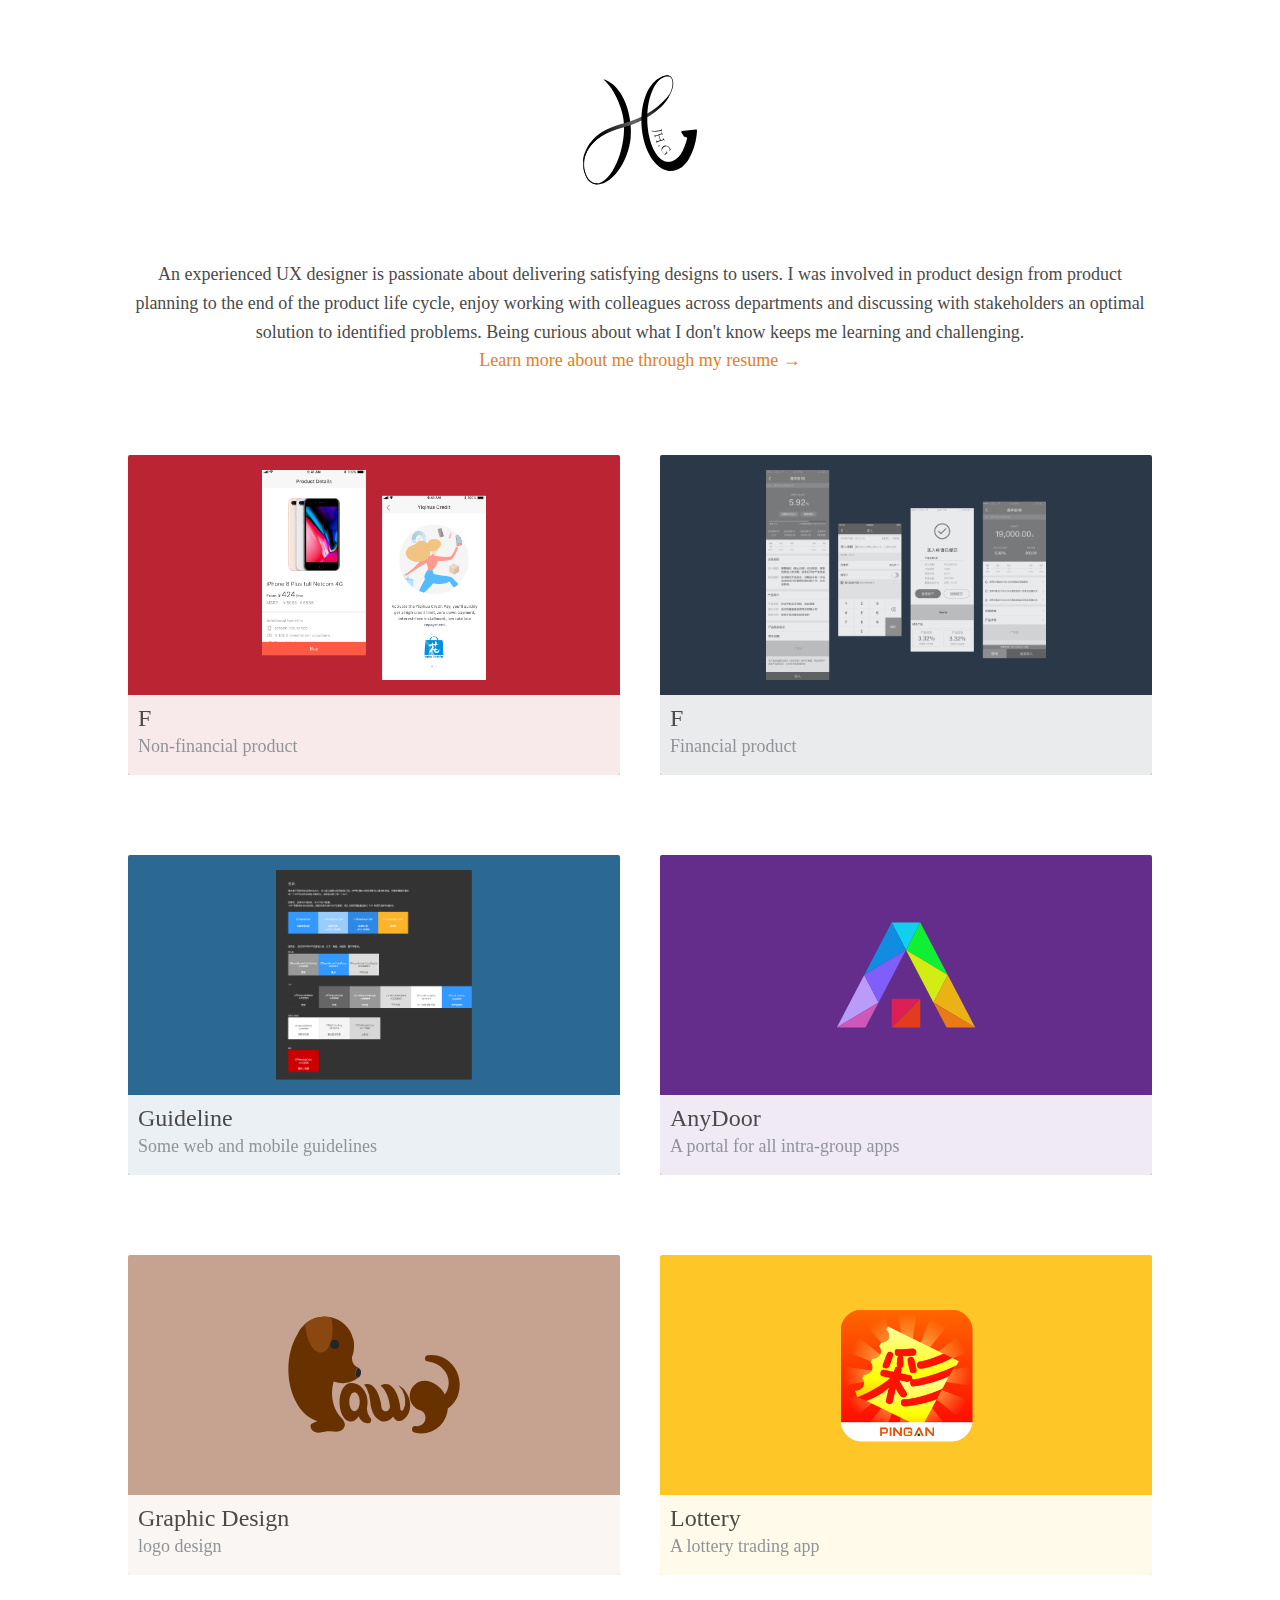
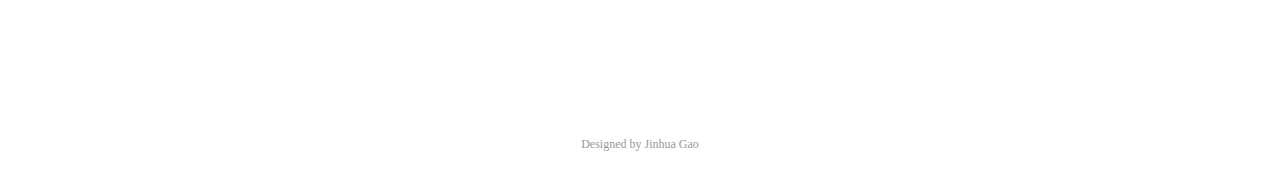
==== index.html @ a29da4d0 "Add files via upload" ====
<!DOCTYPE html>
<html>
<head>
	<title>Jinhua</title>
	<link rel="stylesheet" href="./css/base.css" type="text/css">
	<link rel="stylesheet" href="./css/index.css" type="text/css">
	<meta name="viewport" content="width=device-width, initial-scale=1.0">
</head>
<body>
	<div id="container">
		<!--<div id="header">
			<div id="logo"></div>
			<div id="navigation">
				<ul>
					<li><h1>Project</h1></li>
					<li><h1>Resume</h1></li>
					<li><h1>About</h1></li>
				</ul>
			</div>
		</div>-->
		<div id="header" class="clearfix">
			<div class="logo" id="logo"><img src="./img/logo_jg.svg" alt="logo"></div>
		</div>
		<div id="intro"><p>An experienced UX designer is passionate about delivering satisfying designs to users. I was involved in product design from product planning to the end of the product life cycle, enjoy working with colleagues across departments and discussing with stakeholders an optimal solution to identified problems. Being curious about what I don't know keeps me learning and challenging. <br>
			<a id="resume" href="./pdf/resume.pdf" target="_blank" class="textLink">Learn more about me through my resume &#8594</a></p></div>
		<div id="main-area">
			<div id="project" class="clearfix">
				<div id="yiqihua" class="item itemL mobile-collapse">
					<div class="yi box hvr-grow-shadow">
						<div class="image"><img src="./img/home_yiqihua.png" alt="project a"></div>
					<div class="text">
						<h3>F</h3>
						<p>Non-financial product</p>
					</div>
					</div>
				</div>
				<div id="xinxiangying" class="item itemR mobile-collapse">
					<div class="xin box hvr-grow-shadow">
						<div class="image"><img src="./img/home_xinxiangying.png" alt="project a"></div>
					<div class="text">
						<h3>F</h3>
						<p>Financial product</p>
					</div>
					</div>
				</div>
				<div id="guideline" class="item itemL mobile-collapse">
					<div class="guide box hvr-grow-shadow">
						<div class="image"><img src="./img/home_guideline.png" alt="project a"></div>
					<div class="text">
						<h3>Guideline</h3>
						<p>Some web and mobile guidelines</p>
					</div>
					</div>
				</div>
				<div id="anywhereDoor" class="item itemR mobile-collapse">
					<div class="door box hvr-grow-shadow">
						<div class="image"><img src="./img/logo_anywhere.svg" alt="project a"></div>
					<div class="text">
						<h3>AnyDoor</h3>
						<p>A portal for all intra-group apps</p>
					</div>
					</div>                    
				</div>
				<div id="graphicDesign" class="item itemL mobile-collapse">
					<div class="graphic box hvr-grow-shadow">
						<div class="image"><img src="./img/logo_paws2.svg" alt="project a"></div>
					<div class="text">
						<h3>Graphic Design</h3>
						<p>logo design</p>
					</div>
					</div>                  
				</div>
				<div id="lottery" class="item itemR mobile-collapse">
					<div class="lot box hvr-grow-shadow">
						<div class="image"><img src="./img/logo_lottery.svg" alt="project a"></div>
					<div class="text">
						<h3>Lottery</h3>
						<p>A lottery trading app</p>
					</div>
				</div>
					</div>
			</div>
		</div>
		<div id="footer">
			<p> Designed by Jinhua Gao </p>
		</div>
	</div>

</body>

<script type="text/javascript">
	window.onload = function() {
		var logo = document.getElementById("logo");
		logo.style.opacity = 1;
	}
	var yiqihua = document.getElementById("yiqihua");
	var xinxiangying = document.getElementById("xinxiangying");
	var guideline = document.getElementById("guideline");
	var graphicDesign = document.getElementById("graphicDesign");
	var anywhereDoor = document.getElementById("anywhereDoor");
	var lottery = document.getElementById("lottery");

	yiqihua.onclick = function() {
		window.open("yiqihua.html", "_self");
	}
	xinxiangying.onclick = function() {
		window.open("xinxiangying.html", "_self");
	}
	guideline.onclick = function() {
		window.open("guideline.html", "_self");
	}
	graphicDesign.onclick = function() {
		window.open("graphic design.html", "_self");
	}
	anywhereDoor.onclick = function() {
		window.open("anywhere door.html", "_self");
	}
	lottery.onclick = function() {
		window.open("lottery.html", "_self");
	}
</script>

</html>
---- css/base.css ----
@charset "utf-8";
*{
	margin: 0;
	padding: 0;
	box-sizing: border-box；
}
body {
	font-family: medium-content-serif-font, Georgia, Cambria, "Times New Roman", Times, serif;
	/*font-family: Circular Std, -apple-system, BlinkMacSystemFont, Helvetica, Arial, sans-serif;*/
	font-size: 18px;
    font-feature-settings: "liga","kern";
    text-rendering: optimizeLegibility;
    -webkit-font-smoothing: antialiased;
	color: #4A4A4A;
	background-color: #FFFFFF;
}
a {
	text-decoration: none;
}
li{
	list-style-type: none;
}
h1, h2, h3, h4 {
	font-weight: normal;
}
h1{
	font-size: 100px;
}
h2{
	font-size: 40px;
}
h3{
	font-size: 24px;
}
h4{
	font-size: 20px;
}
p {
	line-height: 160%;
}
a {
	text-decoration:none;
	color: inherit;
}
.textLink {
	color: #E67E22;
	transition: 0.5s;
}
.textLink:hover {
	color: #F05A28;
	cursor: pointer;
}
#main {
	text-align: left;
	padding-bottom: 200px;
	padding-left: 10%;
	padding-right: 10%;
	overflow: hidden;
}
#main .header {
	position: relative;
	width: 100%;
}
#main #home, #main #nextPro {
	width: 44px;
	height: 44px;
	margin-top: 20px;
}
#main #home {
	float: left;
	background: url(../img/icon_home.svg) no-repeat;
}
#main #nextPro {
	float: right;
	background: url(../img/icon_arrowRight.svg) no-repeat;
}
#main #home, #main #nextPro {
    opacity: 0.5;
	transition: 0.3s;
}
#main #home:hover, #main #nextPro:hover {
	opacity: 1;
	cursor: pointer;
}
#main h1 {
	padding-top: 120px;
}
#main h4 {
	padding-bottom: 50px;
}
#main p {
	padding-top: 50px;
}
.clearfix:before, .clearfix:after {
	content: " ";
	display: block;
}
.clearfix:after {
	clear: both;
	height: 0;
	line-height: 0;
	visibility: hidden;
}
---- css/index.css ----
@charset "utf-8";
ul {
	/*float: right;*/
}
li {
	padding-left: 50px;
	float: left;
}
#header{
	width: 100%;
	height: 200px;
}
#header .logo {
	width: 200px;
	height: 200px;
	text-align: center;
	position: absolute;
    left: 50%;
    transform: translate(-50%);
    opacity: 0.3;
    transition: opacity 3s;
    padding-top: 30px;
}

#intro {
	width: 100%;
	height: auto;
}
#intro p{
	text-align: center;
	padding-top: 60px;
	padding-left: 10%;
	padding-right: 10%;
}
#main-area {
	width: 100%;
	height: auto;
	padding-left:10%;
	padding-right: 10%;
	padding-top: 80px;
	box-sizing: border-box;
	text-align: center;
}
#project {
    width: 100%；
}
#project .item {
	width: 50%;
	box-sizing: border-box;
	float: left;
	margin-bottom: 80px;
}
#project .itemL {
	padding-right: 20px;
}
#project .itemR {
	padding-left: 20px;
}
#project .item p {
	color: #909497;
}
#project .item .image {
	width: 100%;
	height: 240px;
}
#project .item .image img {
	padding-top: 15px; 
	height: 210px;
	width: auto;
}
#project .item .box {
	border-radius: 2px;
	width: 100%;
	overflow: hidden;
}
#project .item .yi {
	background-color: #BB2433;   
}
#project .item .xin {
	background-color: #2B3848;
}
#project .guide {
	background-color: #2B6993;
}
#project .item .door {
	background-color: #642D8B;
}
#project .item .graphic {
	background-color: #C6A291;
}
#project .item .lot {
	background-color: #FFC627;
}
#project .item .text {
	padding: 10px;
	background-color: rgba(255,255,255,0.9);
	text-align: left;
	line-height: 150%;
	height: 60px;
}
#project .item .text p {
	display: block;
}
#project img {
	margin: auto 0;
}

/* Grow Shadow */
.hvr-grow-shadow {
  display: inline-block;
  vertical-align: middle;
  -webkit-transform: perspective(1px) translateZ(0);
  transform: perspective(1px) translateZ(0);
  box-shadow: 0 0 1px rgba(0, 0, 0, 0);
  -webkit-transition-duration: 0.3s;
  transition-duration: 0.3s;
  -webkit-transition-property: box-shadow, transform;
  transition-property: box-shadow, transform;
}
.hvr-grow-shadow:hover, .hvr-grow-shadow:focus, .hvr-grow-shadow:active {
  box-shadow: 0 10px 10px -10px rgba(0, 0, 0, 0.5);
  -webkit-transform: scale(1.05);
  transform: scale(1.05);
}


@media screen and (max-width: 750px) {
	#project .mobile-collapse {
			width:auto;
			float:none;
			padding-right: 0;
			padding-left: 0;
	}
	.hide-mobile {
		display: none;
	}
}


#footer p{
	text-align: center;
	padding-top:80px;
	padding-bottom: 40px;
	font-size: 12px;
	color: #979A9A;
}
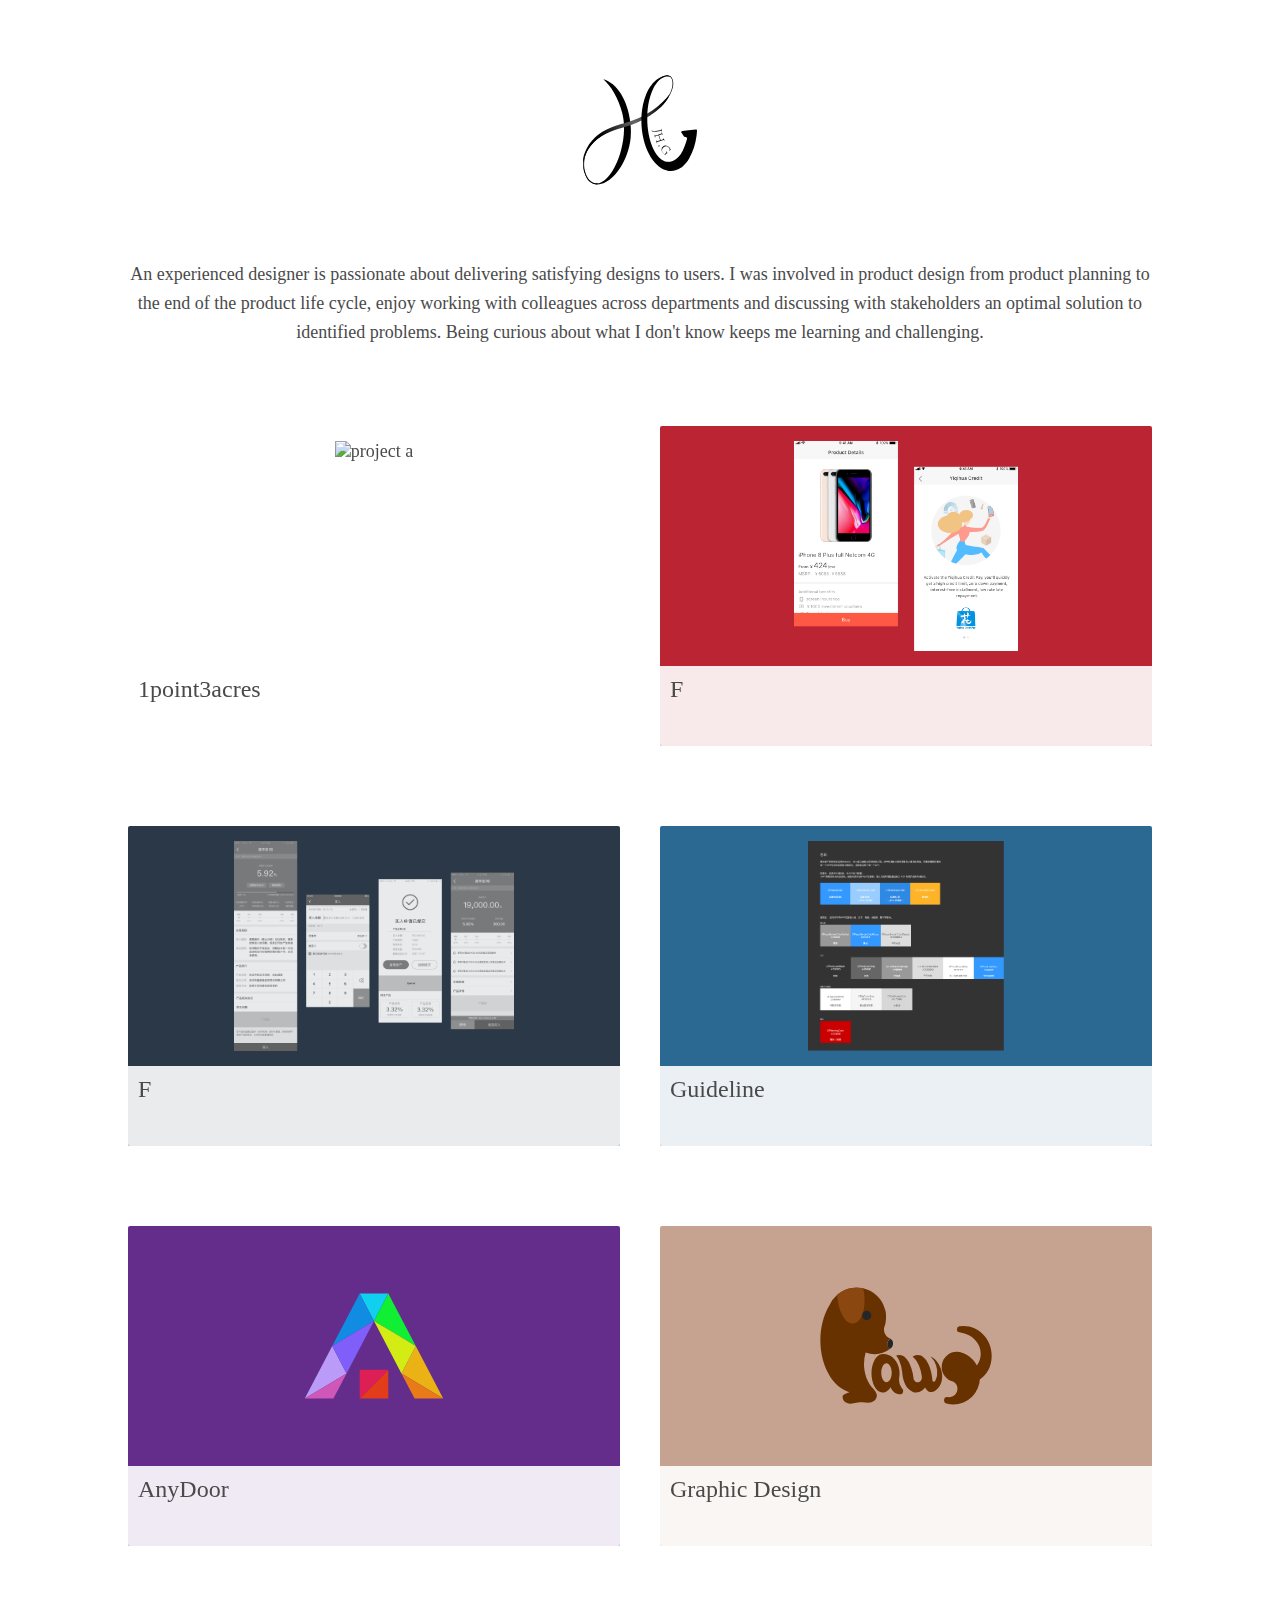
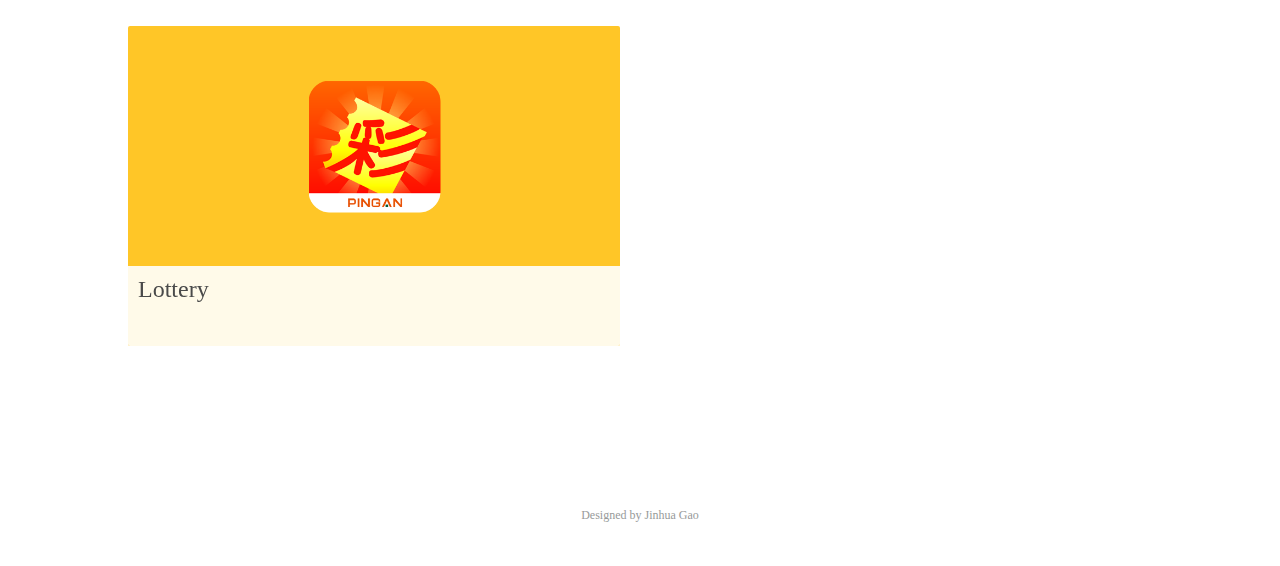
==== commit 928fc9c5: "Update index.html" ====
--- a/index.html
+++ b/index.html
@@ -21,106 +21,119 @@
 		<div id="header" class="clearfix">
 			<div class="logo" id="logo"><img src="./img/logo_jg.svg" alt="logo"></div>
 		</div>
-		<div id="intro"><p>An experienced UX designer is passionate about delivering satisfying designs to users. I was involved in product design from product planning to the end of the product life cycle, enjoy working with colleagues across departments and discussing with stakeholders an optimal solution to identified problems. Being curious about what I don't know keeps me learning and challenging. <br>
-			<a id="resume" href="./pdf/resume.pdf" target="_blank" class="textLink">Learn more about me through my resume &#8594</a></p></div>
-		<div id="main-area">
-			<div id="project" class="clearfix">
-				<div id="yiqihua" class="item itemL mobile-collapse">
-					<div class="yi box hvr-grow-shadow">
-						<div class="image"><img src="./img/home_yiqihua.png" alt="project a"></div>
-					<div class="text">
-						<h3>F</h3>
-						<p>Non-financial product</p>
+		<div id="intro"><p>An experienced designer is passionate about delivering satisfying designs to users. I was involved in product design from product planning to the end of the product life cycle, enjoy working with colleagues across departments and discussing with stakeholders an optimal solution to identified problems. Being curious about what I don't know keeps me learning and challenging. <br>
+			<div id="main-area">
+				<div id="project" class="clearfix">
+					<div id="1point3acres" class="item itemL mobile-collapse">
+						<div class="point box hvr-grow-shadow">
+							<div class="image"><img src="./img/home_1point.png" alt="project a"></div>
+							<div class="text">
+								<h3>1point3acres</h3>
+								<p>Redesign project</p>
+							</div>
+						</div>
 					</div>
+					<div id="yiqihua" class="item itemR mobile-collapse">
+						<div class="yi box hvr-grow-shadow">
+							<div class="image"><img src="./img/home_yiqihua.png" alt="project a"></div>
+							<div class="text">
+								<h3>F</h3>
+								<p>Non-financial product</p>
+							</div>
+						</div>
+					</div>
+					<div id="xinxiangying" class="item itemL mobile-collapse">
+						<div class="xin box hvr-grow-shadow">
+							<div class="image"><img src="./img/home_xinxiangying.png" alt="project a"></div>
+							<div class="text">
+								<h3>F</h3>
+								<p>Financial product</p>
+							</div>
+						</div>
+					</div>
+					<div id="guideline" class="item itemR mobile-collapse">
+						<div class="guide box hvr-grow-shadow">
+							<div class="image"><img src="./img/home_guideline.png" alt="project a"></div>
+							<div class="text">
+								<h3>Guideline</h3>
+								<p>Some web and mobile guidelines</p>
+							</div>
+						</div>
+					</div>
+					<div id="anywhereDoor" class="item itemL mobile-collapse">
+						<div class="door box hvr-grow-shadow">
+							<div class="image"><img src="./img/logo_anywhere.svg" alt="project a"></div>
+							<div class="text">
+								<h3>AnyDoor</h3>
+								<p>A portal for all intra-group apps</p>
+							</div>
+						</div>                    
+					</div>
+					<div id="graphicDesign" class="item itemR mobile-collapse">
+						<div class="graphic box hvr-grow-shadow">
+							<div class="image"><img src="./img/logo_paws2.svg" alt="project a"></div>
+							<div class="text">
+								<h3>Graphic Design</h3>
+								<p>logo design</p>
+							</div>
+						</div>                  
+					</div>
+					<div id="lottery" class="item itemL mobile-collapse">
+						<div class="lot box hvr-grow-shadow">
+							<div class="image"><img src="./img/logo_lottery.svg" alt="project a"></div>
+							<div class="text">
+								<h3>Lottery</h3>
+								<p>A lottery trading app</p>
+							</div>
+						</div>
 					</div>
 				</div>
-				<div id="xinxiangying" class="item itemR mobile-collapse">
-					<div class="xin box hvr-grow-shadow">
-						<div class="image"><img src="./img/home_xinxiangying.png" alt="project a"></div>
-					<div class="text">
-						<h3>F</h3>
-						<p>Financial product</p>
-					</div>
-					</div>
-				</div>
-				<div id="guideline" class="item itemL mobile-collapse">
-					<div class="guide box hvr-grow-shadow">
-						<div class="image"><img src="./img/home_guideline.png" alt="project a"></div>
-					<div class="text">
-						<h3>Guideline</h3>
-						<p>Some web and mobile guidelines</p>
-					</div>
-					</div>
-				</div>
-				<div id="anywhereDoor" class="item itemR mobile-collapse">
-					<div class="door box hvr-grow-shadow">
-						<div class="image"><img src="./img/logo_anywhere.svg" alt="project a"></div>
-					<div class="text">
-						<h3>AnyDoor</h3>
-						<p>A portal for all intra-group apps</p>
-					</div>
-					</div>                    
-				</div>
-				<div id="graphicDesign" class="item itemL mobile-collapse">
-					<div class="graphic box hvr-grow-shadow">
-						<div class="image"><img src="./img/logo_paws2.svg" alt="project a"></div>
-					<div class="text">
-						<h3>Graphic Design</h3>
-						<p>logo design</p>
-					</div>
-					</div>                  
-				</div>
-				<div id="lottery" class="item itemR mobile-collapse">
-					<div class="lot box hvr-grow-shadow">
-						<div class="image"><img src="./img/logo_lottery.svg" alt="project a"></div>
-					<div class="text">
-						<h3>Lottery</h3>
-						<p>A lottery trading app</p>
-					</div>
-				</div>
-					</div>
+			</div>
+			<div id="footer">
+				<p> Designed by Jinhua Gao </p>
 			</div>
 		</div>
-		<div id="footer">
-			<p> Designed by Jinhua Gao </p>
-		</div>
-	</div>
 
-</body>
+	</body>
 
-<script type="text/javascript">
-	window.onload = function() {
-		var logo = document.getElementById("logo");
-		logo.style.opacity = 1;
-	}
-	var yiqihua = document.getElementById("yiqihua");
-	var xinxiangying = document.getElementById("xinxiangying");
-	var guideline = document.getElementById("guideline");
-	var graphicDesign = document.getElementById("graphicDesign");
-	var anywhereDoor = document.getElementById("anywhereDoor");
-	var lottery = document.getElementById("lottery");
+	<script type="text/javascript">
+		window.onload = function() {
+			var logo = document.getElementById("logo");
+			logo.style.opacity = 1;
+		}
+		var point = document.getElementById("1point3acres");
+		var yiqihua = document.getElementById("yiqihua");
+		var xinxiangying = document.getElementById("xinxiangying");
+		var guideline = document.getElementById("guideline");
+		var graphicDesign = document.getElementById("graphicDesign");
+		var anywhereDoor = document.getElementById("anywhereDoor");
+		var lottery = document.getElementById("lottery");
 
-	yiqihua.onclick = function() {
-		window.open("yiqihua.html", "_self");
-	}
-	xinxiangying.onclick = function() {
-		window.open("xinxiangying.html", "_self");
-	}
-	guideline.onclick = function() {
-		window.open("guideline.html", "_self");
-	}
-	graphicDesign.onclick = function() {
-		window.open("graphic design.html", "_self");
-	}
-	anywhereDoor.onclick = function() {
-		window.open("anywhere door.html", "_self");
-	}
-	lottery.onclick = function() {
-		window.open("lottery.html", "_self");
-	}
-</script>
+		yiqihua.onclick = function() {
+			window.open("yiqihua.html", "_self");
+		}
+		xinxiangying.onclick = function() {
+			window.open("xinxiangying.html", "_self");
+		}
+		guideline.onclick = function() {
+			window.open("guideline.html", "_self");
+		}
+		graphicDesign.onclick = function() {
+			window.open("graphic design.html", "_self");
+		}
+		anywhereDoor.onclick = function() {
+			window.open("anywhere door.html", "_self");
+		}
+		lottery.onclick = function() {
+			window.open("lottery.html", "_self");
+		}
+		point.onclick = function() {
+			window.open("1point3acres.html", "_self");
+		}
 
-</html>
+	</script>
+
+	</html>
 
 
 
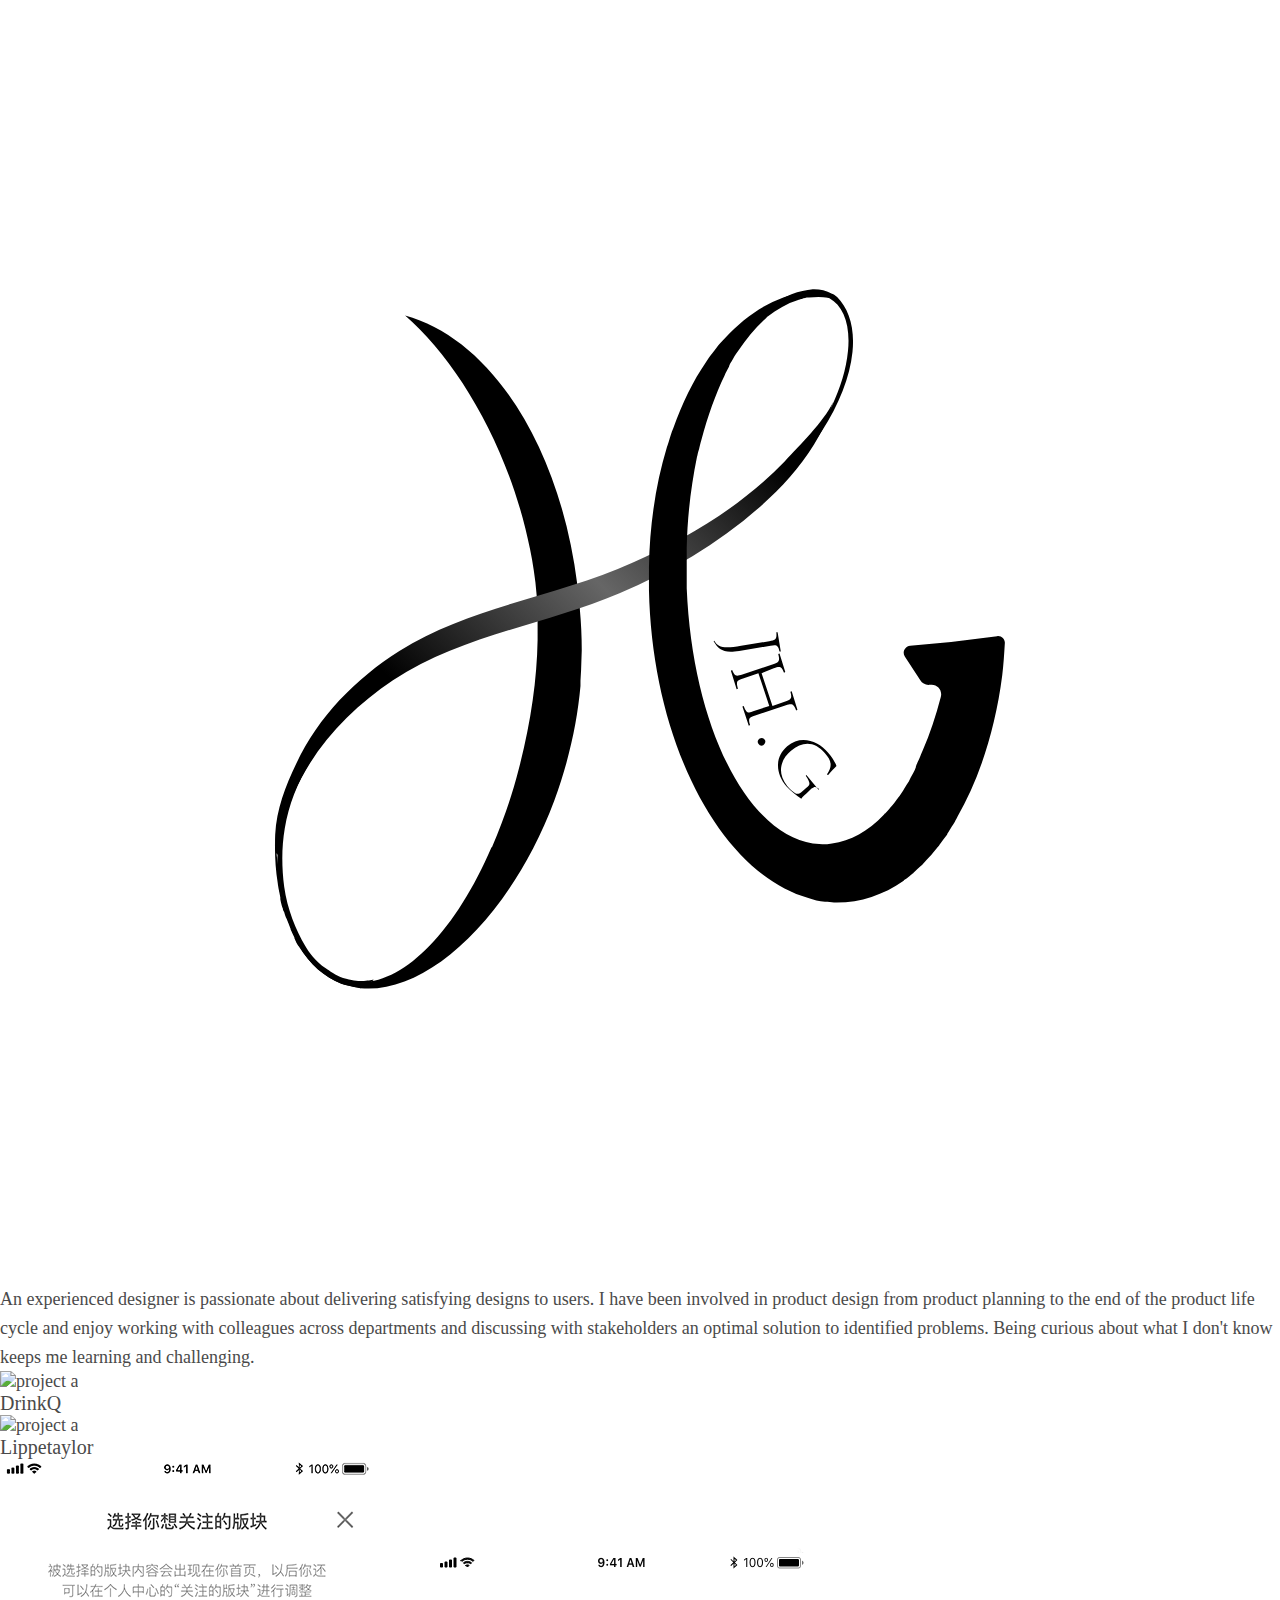
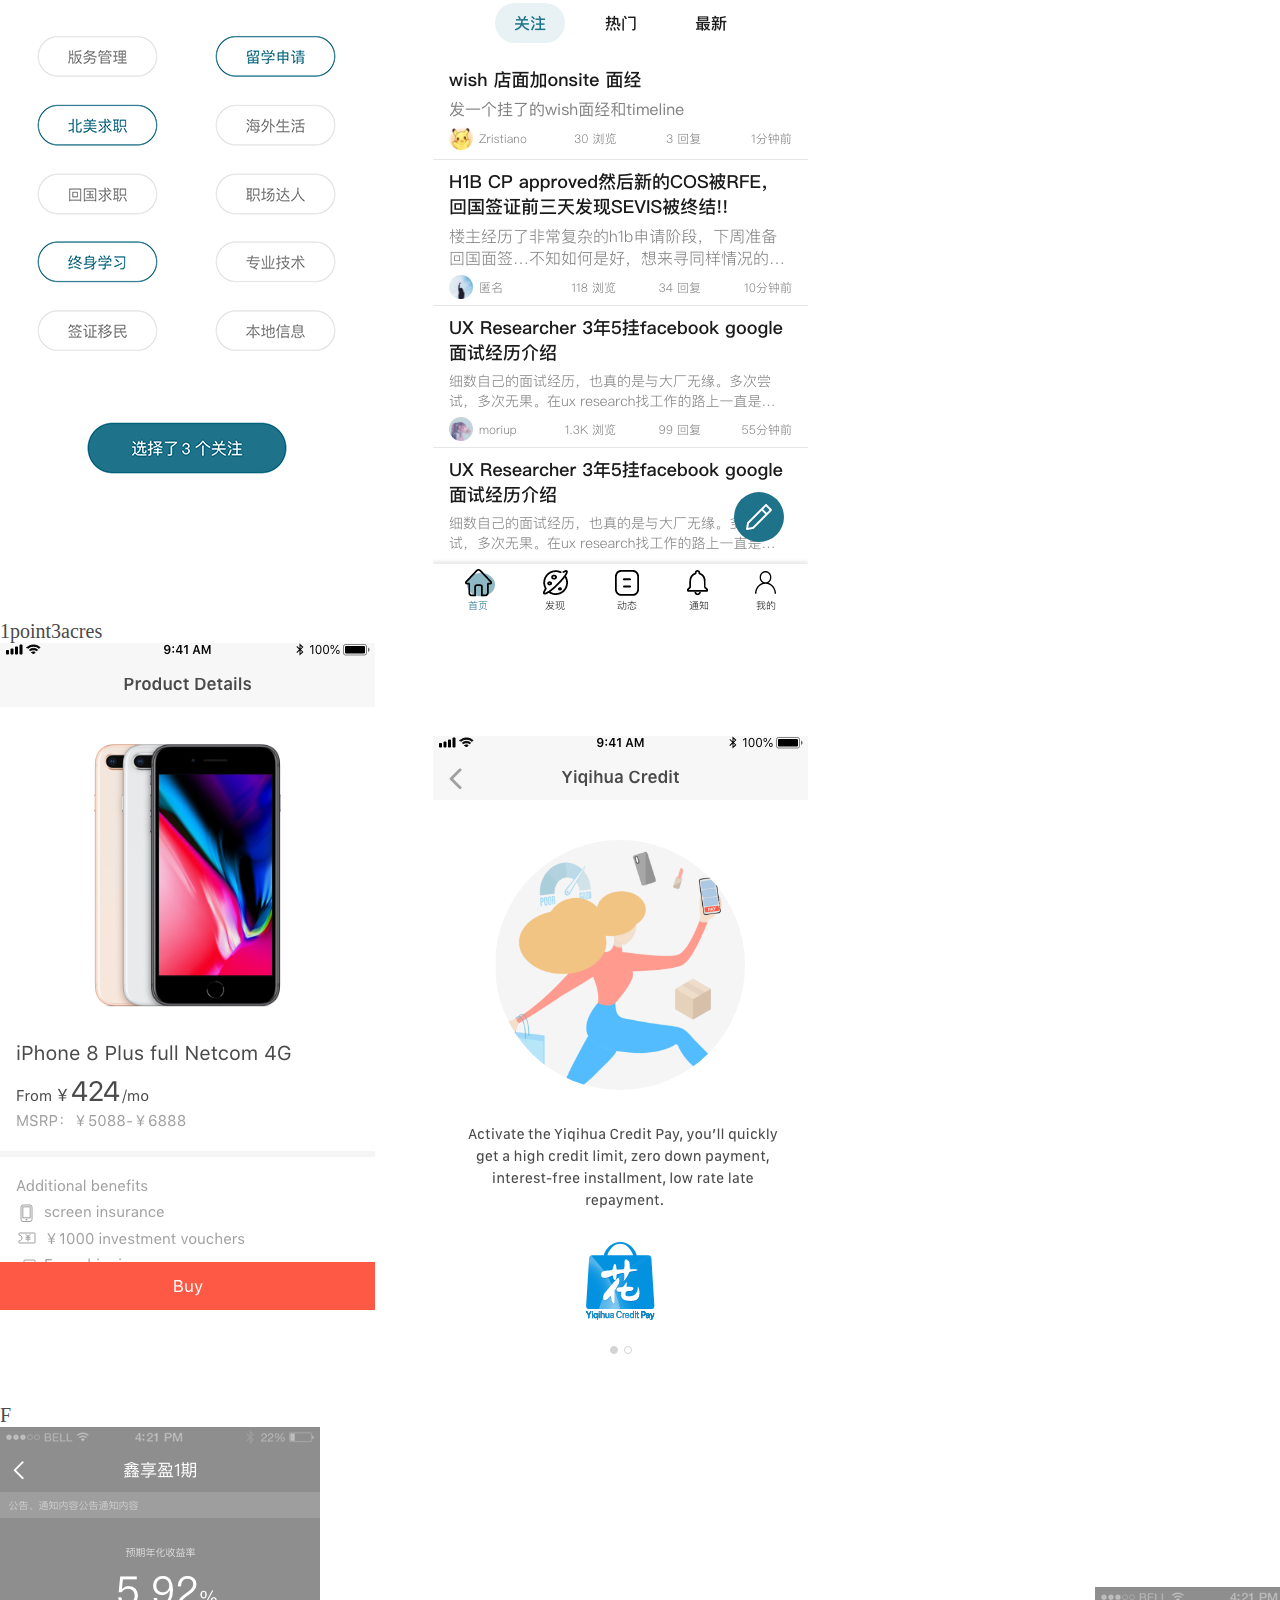
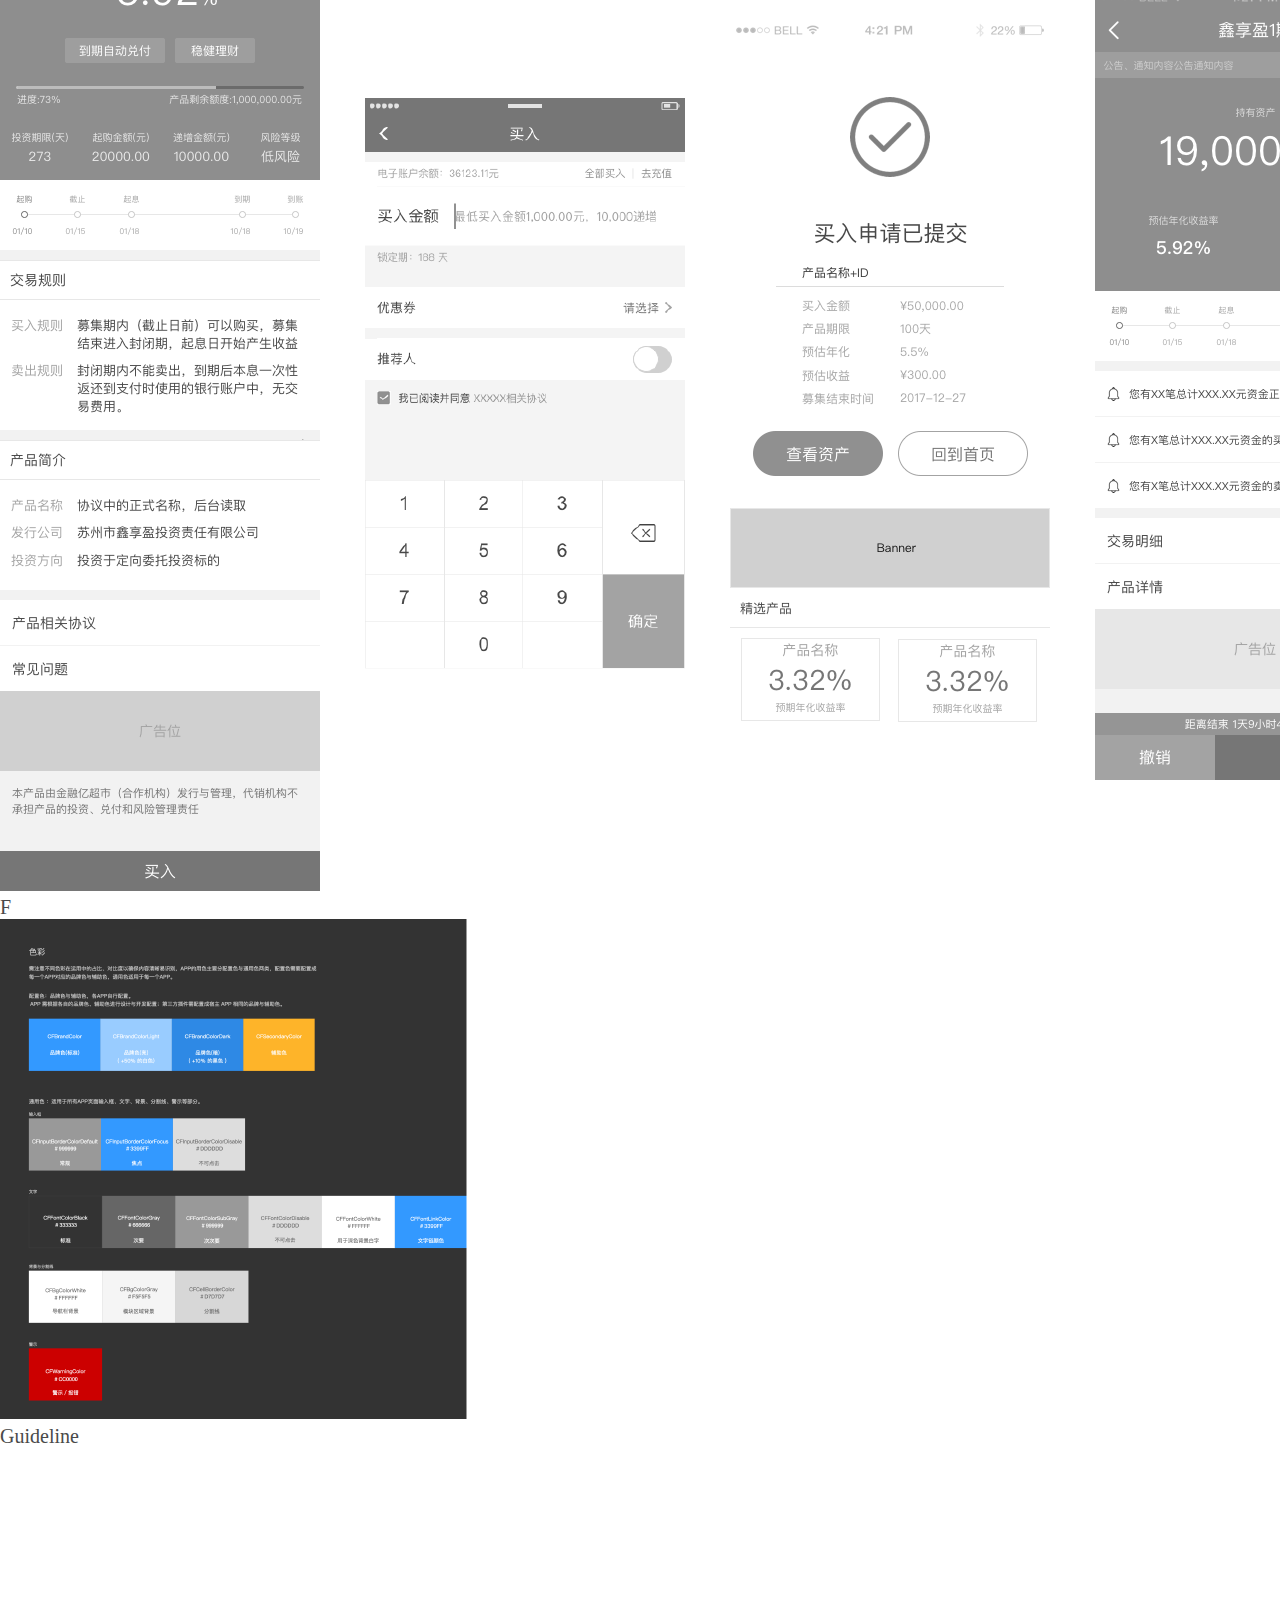
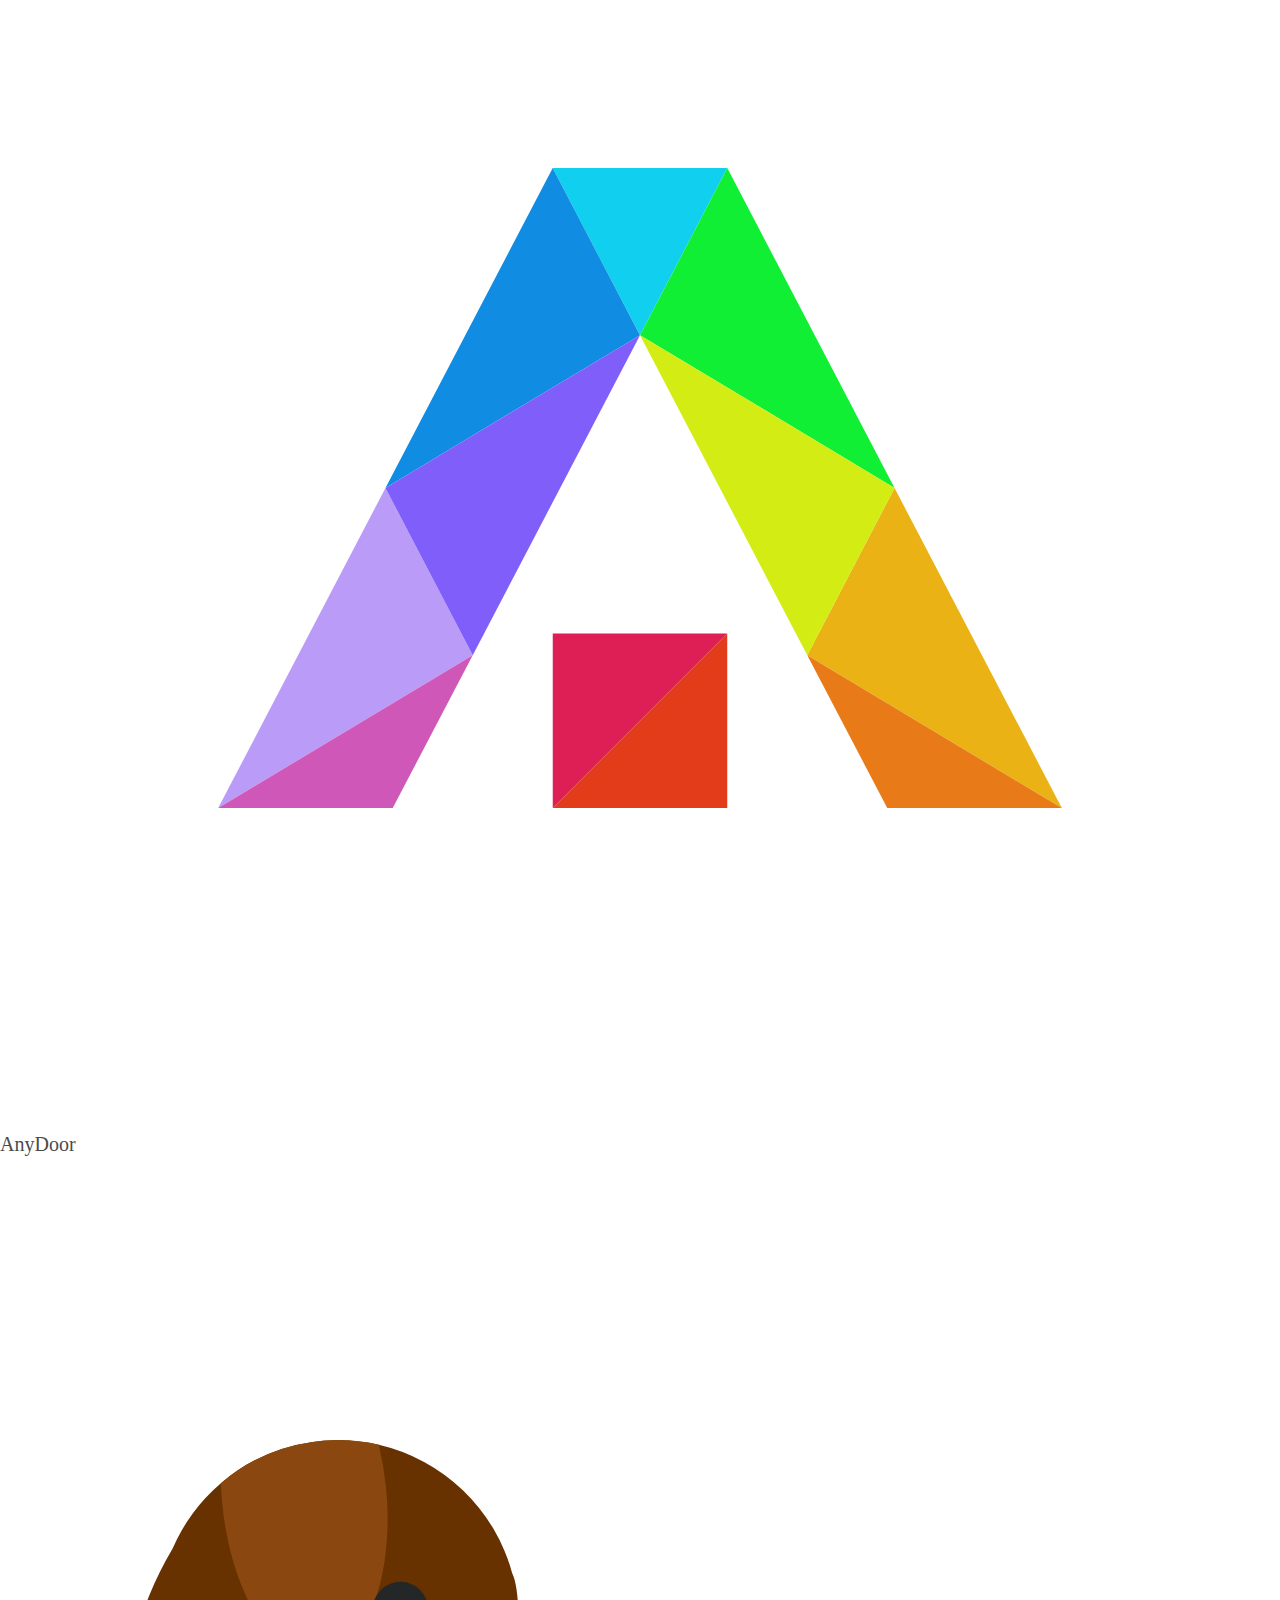
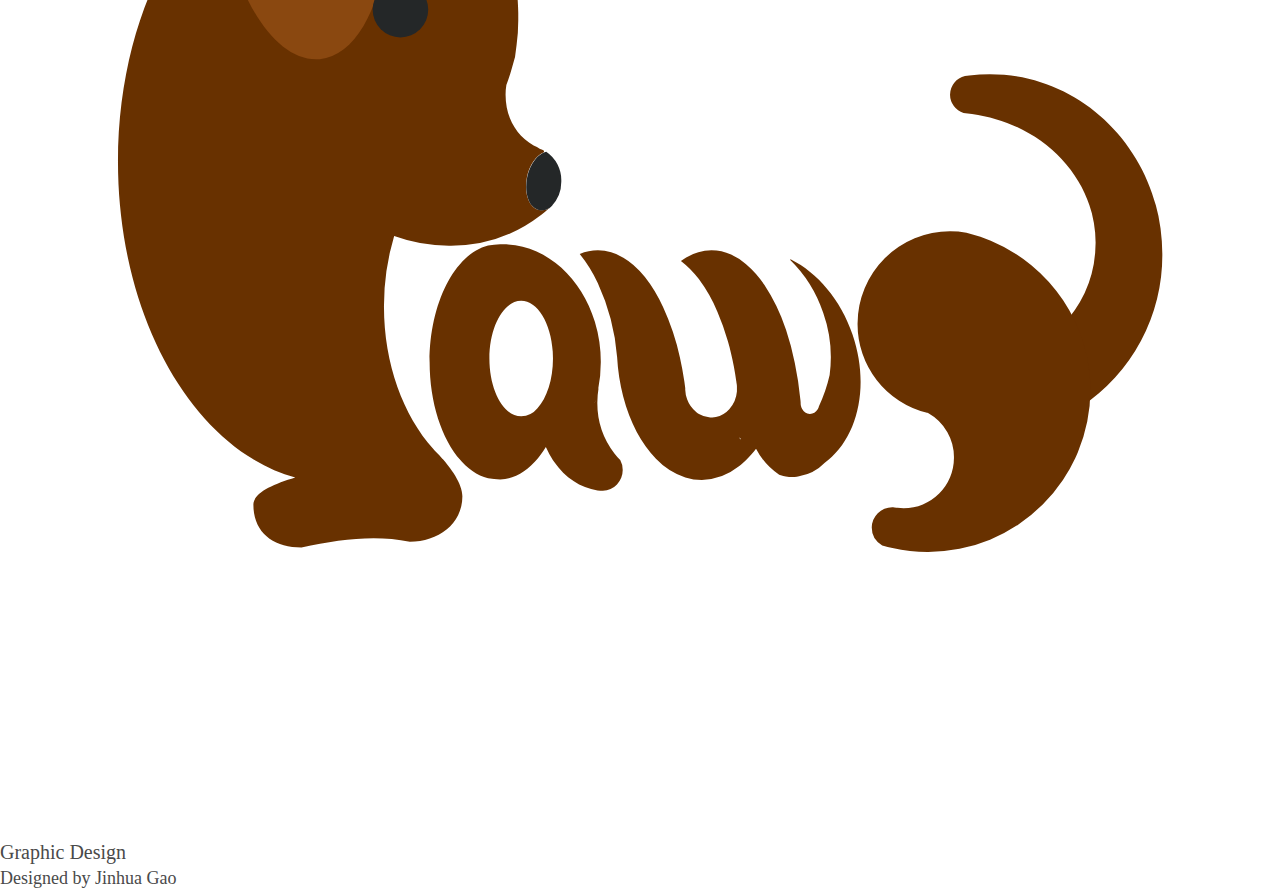
==== commit 397d718f: "Update index.html" ====
--- a/index.html
+++ b/index.html
@@ -21,15 +21,30 @@
 		<div id="header" class="clearfix">
 			<div class="logo" id="logo"><img src="./img/logo_jg.svg" alt="logo"></div>
 		</div>
-		<div id="intro"><p>An experienced designer is passionate about delivering satisfying designs to users. I was involved in product design from product planning to the end of the product life cycle, enjoy working with colleagues across departments and discussing with stakeholders an optimal solution to identified problems. Being curious about what I don't know keeps me learning and challenging. <br>
+		<div id="intro"><p>An experienced designer is passionate about delivering satisfying designs to users. I have been involved in product design from product planning to the end of the product life cycle and enjoy working with colleagues across departments and discussing with stakeholders an optimal solution to identified problems. Being curious about what I don't know keeps me learning and challenging. <br>
 			<div id="main-area">
 				<div id="project" class="clearfix">
+					<div id="drinkQ" class="item itemL mobile-collapse">
+						<div class="drink box hvr-grow-shadow">
+							<div class="image"><img src="./img/home_drink.png" alt="project a"></div>
+							<div class="text">
+								<h4>DrinkQ</h4>
+							</div>
+						</div>
+					</div>
+					<div id="lippetaylor" class="item itemR mobile-collapse">
+						<div class="lippe box hvr-grow-shadow">
+							<div class="image"><img src="./img/home_lippe.png" alt="project a"></div>
+							<div class="text">
+								<h4>Lippetaylor</h4>
+							</div>
+						</div>
+					</div>
 					<div id="1point3acres" class="item itemL mobile-collapse">
 						<div class="point box hvr-grow-shadow">
 							<div class="image"><img src="./img/home_1point.png" alt="project a"></div>
 							<div class="text">
-								<h3>1point3acres</h3>
-								<p>Redesign project</p>
+								<h4>1point3acres</h4>
 							</div>
 						</div>
 					</div>
@@ -37,8 +52,7 @@
 						<div class="yi box hvr-grow-shadow">
 							<div class="image"><img src="./img/home_yiqihua.png" alt="project a"></div>
 							<div class="text">
-								<h3>F</h3>
-								<p>Non-financial product</p>
+								<h4>F</h4>
 							</div>
 						</div>
 					</div>
@@ -46,8 +60,7 @@
 						<div class="xin box hvr-grow-shadow">
 							<div class="image"><img src="./img/home_xinxiangying.png" alt="project a"></div>
 							<div class="text">
-								<h3>F</h3>
-								<p>Financial product</p>
+								<h4>F</h4>			
 							</div>
 						</div>
 					</div>
@@ -55,8 +68,7 @@
 						<div class="guide box hvr-grow-shadow">
 							<div class="image"><img src="./img/home_guideline.png" alt="project a"></div>
 							<div class="text">
-								<h3>Guideline</h3>
-								<p>Some web and mobile guidelines</p>
+								<h4>Guideline</h4>
 							</div>
 						</div>
 					</div>
@@ -64,8 +76,7 @@
 						<div class="door box hvr-grow-shadow">
 							<div class="image"><img src="./img/logo_anywhere.svg" alt="project a"></div>
 							<div class="text">
-								<h3>AnyDoor</h3>
-								<p>A portal for all intra-group apps</p>
+								<h4>AnyDoor</h4>
 							</div>
 						</div>                    
 					</div>
@@ -73,21 +84,19 @@
 						<div class="graphic box hvr-grow-shadow">
 							<div class="image"><img src="./img/logo_paws2.svg" alt="project a"></div>
 							<div class="text">
-								<h3>Graphic Design</h3>
-								<p>logo design</p>
+								<h4>Graphic Design</h4>
 							</div>
 						</div>                  
 					</div>
-					<div id="lottery" class="item itemL mobile-collapse">
+					<!--<div id="lottery" class="item itemL mobile-collapse">
 						<div class="lot box hvr-grow-shadow">
 							<div class="image"><img src="./img/logo_lottery.svg" alt="project a"></div>
 							<div class="text">
-								<h3>Lottery</h3>
-								<p>A lottery trading app</p>
+								<h4>Lottery</h4>
 							</div>
 						</div>
 					</div>
-				</div>
+				</div> -->
 			</div>
 			<div id="footer">
 				<p> Designed by Jinhua Gao </p>
@@ -108,6 +117,8 @@
 		var graphicDesign = document.getElementById("graphicDesign");
 		var anywhereDoor = document.getElementById("anywhereDoor");
 		var lottery = document.getElementById("lottery");
+		var drinkQ = document.getElementById("drinkQ");
+		var lippetaylor = document.getElementById("lippetaylor");
 
 		yiqihua.onclick = function() {
 			window.open("yiqihua.html", "_self");
@@ -124,11 +135,14 @@
 		anywhereDoor.onclick = function() {
 			window.open("anywhere door.html", "_self");
 		}
-		lottery.onclick = function() {
-			window.open("lottery.html", "_self");
-		}
 		point.onclick = function() {
 			window.open("1point3acres.html", "_self");
+		}
+		drinkQ.onclick = function() {
+			window.open("drinkQ.html", "_self");
+		}
+		lippetaylor.onclick = function(){
+			window.open("lippetaylor.html", "_self");
 		}
 
 	</script>
--- a/css/base.css
+++ b/css/base.css
@@ -5,6 +5,7 @@
 	box-sizing: border-box；
 }
 body {
+	/*Akkurat Std,-apple-system,BlinkMacSystemFont,Segoe UI,Roboto,Oxygen,Ubuntu,Cantarell,Helvetica Neue,sans-serif,Arial;*/
 	font-family: medium-content-serif-font, Georgia, Cambria, "Times New Roman", Times, serif;
 	/*font-family: Circular Std, -apple-system, BlinkMacSystemFont, Helvetica, Arial, sans-serif;*/
 	font-size: 18px;
@@ -41,6 +42,15 @@
 a {
 	text-decoration:none;
 	color: inherit;
+}
+.gray {
+	background-color: #F4F4F4;
+}
+.textDescription {
+    font-size: 14px;
+    color: #818181;
+    padding-top: 10px;
+    text-align: center;
 }
 .textLink {
 	color: #E67E22;
@@ -86,7 +96,7 @@
 	padding-top: 120px;
 }
 #main h4 {
-	padding-bottom: 50px;
+	padding: 20px 0;
 }
 #main p {
 	padding-top: 50px;
@@ -101,3 +111,13 @@
 	line-height: 0;
 	visibility: hidden;
 }
+video {
+	display: block;
+	margin: 0 auto;
+}
+@media screen and (max-width: 750px) {
+	h1 {
+		font-size: 50px;
+	}
+}
+
